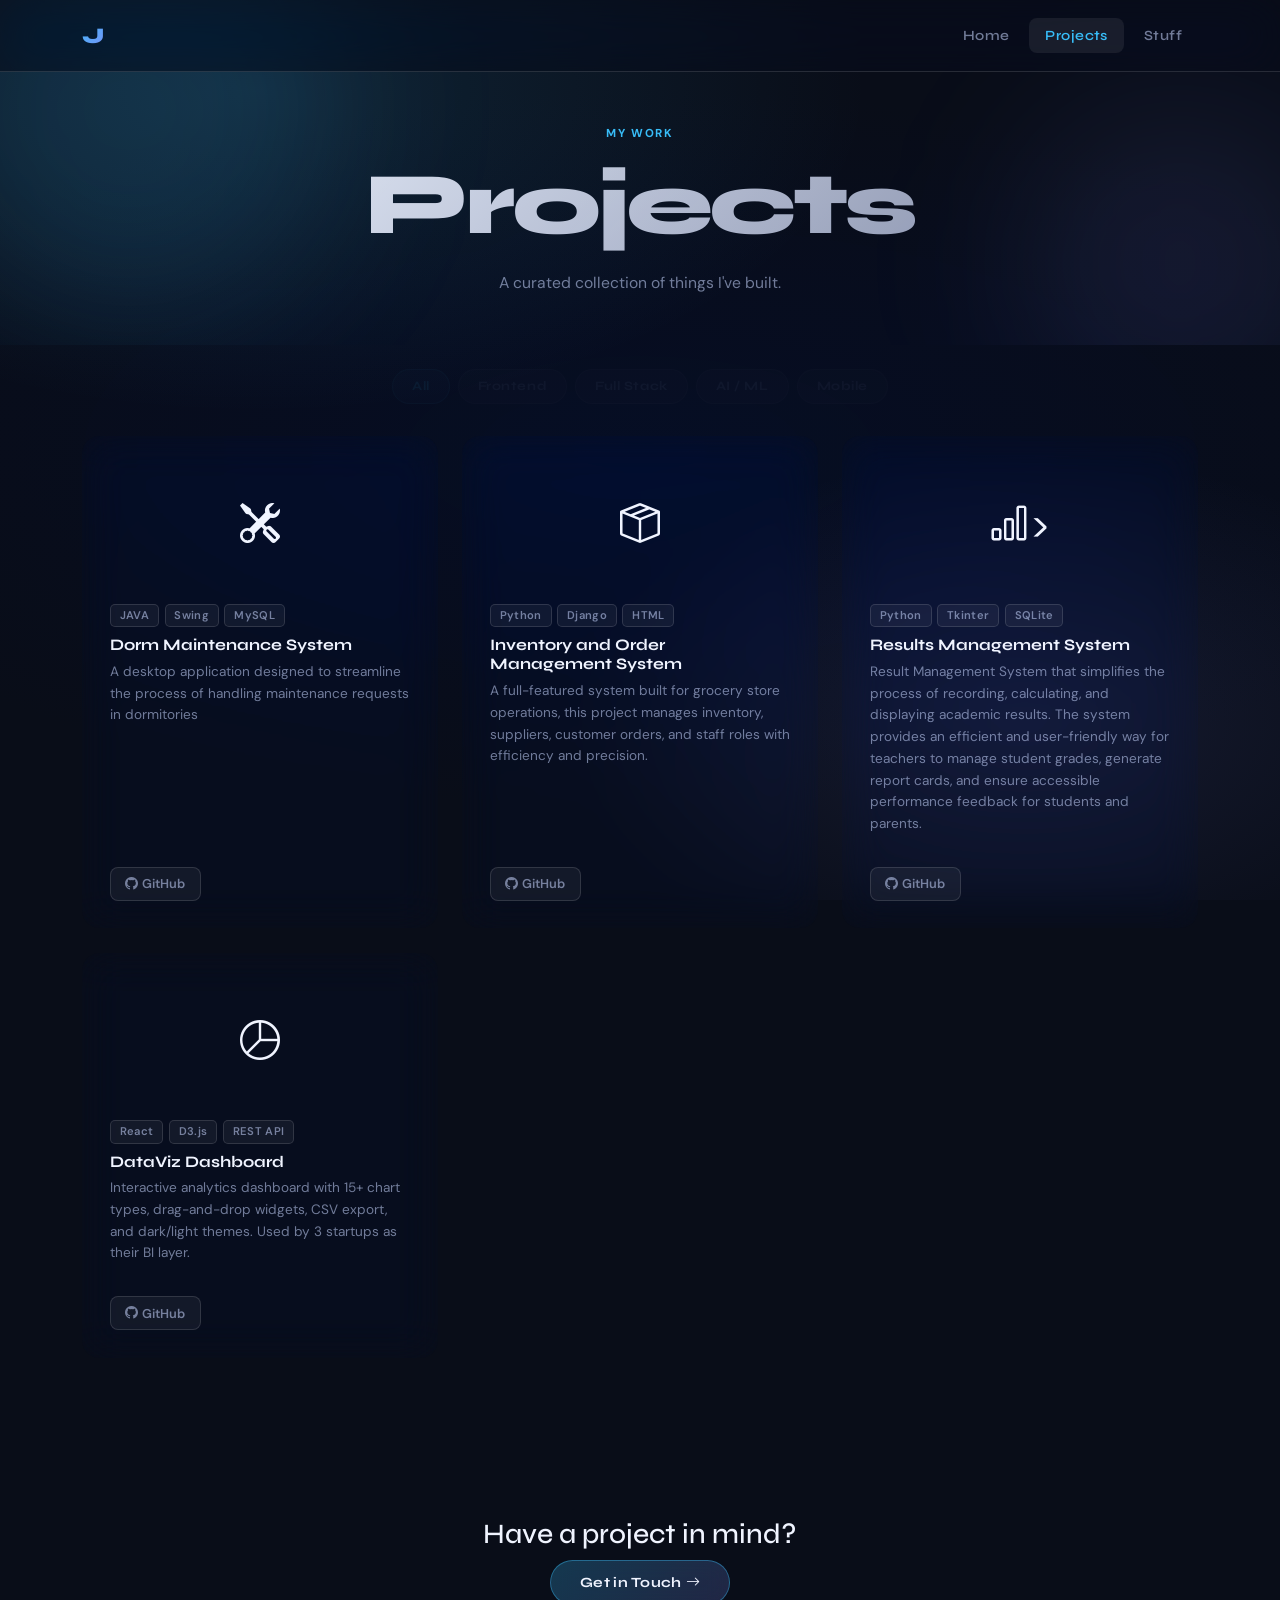
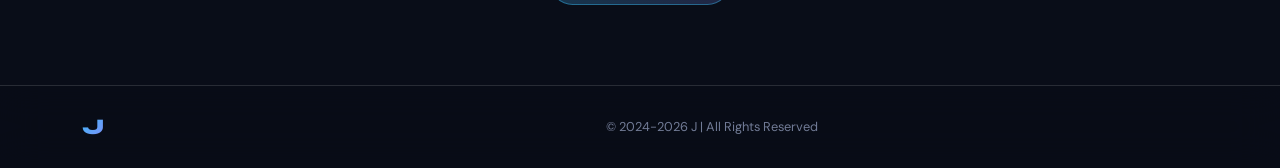
==== projects.html @ 7db44883 "Add files via upload" ====
<!DOCTYPE html>
<html lang="en">
<head>
  <meta charset="UTF-8" />
  <meta name="viewport" content="width=device-width, initial-scale=1.0" />
  <title>Projects</title>
  <link rel="stylesheet" href="https://cdn.jsdelivr.net/npm/bootstrap@5.3.2/dist/css/bootstrap.min.css" />
  <link rel="stylesheet" href="https://cdn.jsdelivr.net/npm/bootstrap-icons@1.11.3/font/bootstrap-icons.min.css" />
  <link rel="preconnect" href="https://fonts.googleapis.com" />
  <link href="https://fonts.googleapis.com/css2?family=Syne:wght@400;600;700;800&family=DM+Sans:wght@300;400;500&display=swap" rel="stylesheet" />
  <link rel="stylesheet" href="style.css" />
</head>
<body>

  <!-- NAV -->
  <nav class="navbar navbar-expand-lg glass-nav fixed-top">
    <div class="container">
      <a class="navbar-brand brand-logo" href="index.html">J</a>
      <button class="navbar-toggler glass-toggler" type="button" data-bs-toggle="collapse" data-bs-target="#navMenu">
        <i class="bi bi-grid-3x3-gap-fill text-white"></i>
      </button>
      <div class="collapse navbar-collapse" id="navMenu">
        <ul class="navbar-nav ms-auto gap-1">
          <li class="nav-item"><a class="nav-link" href="index.html">Home</a></li>
          <li class="nav-item"><a class="nav-link active" href="projects.html">Projects</a></li>
          <li class="nav-item"><a class="nav-link" href="Stuff.html">Stuff</a></li>
        </ul>
      </div>
    </div>
  </nav>

  <!-- PAGE HERO -->
  <section class="page-hero">
    <div class="floating-orb orb1"></div>
    <div class="floating-orb orb2"></div>
    <div class="container position-relative z-2 text-center">
      <span class="section-label">My Work</span>
      <h1 class="display-hero-sm">Projects</h1>
      <p class="page-hero-sub">A curated collection of things I've built.</p>
    </div>
  </section>

  <!-- FILTER -->
  <section class="filter-bar py-4">
    <div class="container">
      <div class="d-flex flex-wrap gap-2 justify-content-center">
        <button class="filter-btn active" data-filter="all">All</button>
        <button class="filter-btn" data-filter="frontend">Frontend</button>
        <button class="filter-btn" data-filter="fullstack">Full Stack</button>
        <button class="filter-btn" data-filter="ai">AI / ML</button>
        <button class="filter-btn" data-filter="mobile">Mobile</button>
      </div>
    </div>
  </section>

  <!-- PROJECTS GRID -->
  <section class="section-pad pt-2">
    <div class="container">
      <div class="row g-4" id="projectsGrid">

        <!-- Project 1 -->
        <div class="col-md-6 col-lg-4 project-item" data-cat="fullstack">
          <div class="glass-card project-card h-100">
            <div class="project-thumb thumb-blue">
              <i class="bi bi-tools"></i>
            </div>
            <div class="project-body">
              <div class="project-tags mb-2"><span>JAVA</span><span>Swing</span><span>MySQL</span></div>
              <h5>Dorm Maintenance System</h5>
              <p>A desktop application designed to streamline the process of handling maintenance requests in dormitories</p>
              <div class="project-actions">
                <a href="https://github.com/kaviigfr/Dorms_MaintenanceS" target="_blank" class="btn-ghost"><i class="bi bi-github me-1"></i>GitHub</a>
              
              </div>
            </div>
          </div>
        </div>

        <!-- Project 2 -->
        <div class="col-md-6 col-lg-4 project-item" data-cat="ai">
          <div class="glass-card project-card h-100">
            <div class="project-thumb thumb-purple">
              <i class="bi bi-box-seam"></i>
            </div>
            <div class="project-body">
              <div class="project-tags mb-2"><span>Python</span><span>Django</span><span>HTML</span></div>
              <h5>Inventory and Order Management System</h5>
              <p>A full-featured system built for grocery store operations, this project manages inventory, suppliers, customer orders, and staff roles with efficiency and precision.</p>
              <div class="project-actions">
                <a href="https://github.com/kaviigfr/project_class" target="_blank" class="btn-ghost"><i class="bi bi-github me-1"></i>GitHub</a>
                
              </div>
            </div>
          </div>
        </div>

        <!-- Project 3 -->
        <div class="col-md-6 col-lg-4 project-item" data-cat="fullstack">
          <div class="glass-card project-card h-100">
            <div class="project-thumb thumb-teal">
              <i class="bi bi-bar-chart"></i>>
            </div>
            <div class="project-body">
              <div class="project-tags mb-2"><span>Python</span><span>Tkinter</span><span>SQLite</span></div>
              <h5>Results Management System</h5>
              <p>Result Management System that simplifies the process of recording, calculating, and displaying academic results. The system provides an efficient and user-friendly way for teachers to manage student grades, generate report cards, and ensure accessible performance feedback for students and parents.</p>
              <div class="project-actions">
                <a href="https://github.com/kaviigfr/RMS" target="_blank" class="btn-ghost"><i class="bi bi-github me-1"></i>GitHub</a>
                
              </div>
            </div>
          </div>
        </div>

        <!-- Project 4 -->
        <div class="col-md-6 col-lg-4 project-item" data-cat="frontend">
          <div class="glass-card project-card h-100">
            <div class="project-thumb thumb-orange">
              <i class="bi bi-pie-chart"></i>
            </div>
            <div class="project-body">
              <div class="project-tags mb-2"><span>React</span><span>D3.js</span><span>REST API</span></div>
              <h5>DataViz Dashboard</h5>
              <p>Interactive analytics dashboard with 15+ chart types, drag-and-drop widgets, CSV export, and dark/light themes. Used by 3 startups as their BI layer.</p>
              <div class="project-actions">
                <a href="https://github.com" target="_blank" class="btn-ghost"><i class="bi bi-github me-1"></i>GitHub</a>
                
              </div>
            </div>
          </div>
        </div>

        
      </div>
    </div>
  </section>

  <!-- CTA -->
  <section class="cta-section section-pad text-center">
    <div class="container">
      
        <h3>Have a project in mind?</h3>
        <a href="mailto:kavijageethika2006@gmail.com" class="btn-glass-primary">Get in Touch <i class="bi bi-arrow-right ms-1"></i></a>
      
    </div>
  </section>

  <!-- FOOTER -->
  <footer class="glass-footer">
    <div class="container">
      <div class="row align-items-center py-4">
        <div class="col-md-4 text-center text-md-start mb-3 mb-md-0">
          <span class="brand-logo">J</span>
        </div>
        
        <div class="col-md-4 text-center text-md-end">
          <p class="footer-copy mb-0">&copy; 2024-2026 J | All Rights Reserved  </p>
        </div>
      </div>
    </div>
  </footer>

  <script src="https://cdn.jsdelivr.net/npm/bootstrap@5.3.2/dist/js/bootstrap.bundle.min.js"></script>
  <script src="main.js"></script>
</body>
</html>
---- style.css ----
/* =============================================
   ALEX MORGAN PORTFOLIO — macOS Glassmorphism
   ============================================= */

:root {
  --accent:       #38bdf8;
  --accent-2:     #818cf8;
  --accent-glow:  rgba(56, 189, 248, 0.25);
  --glass-bg:     rgba(255, 255, 255, 0.07);
  --glass-border: rgba(255, 255, 255, 0.13);
  --glass-hover:  rgba(255, 255, 255, 0.12);
  --bg-base:      #090d18;
  --text-main:    #f0f4ff;
  --text-muted:   rgba(200, 215, 255, 0.55);
  --font-display: 'Syne', sans-serif;
  --font-body:    'DM Sans', sans-serif;
  --radius:       18px;
  --radius-sm:    10px;
  --nav-h:        72px;
}

/* ── Reset & Base ── */
*, *::before, *::after { box-sizing: border-box; margin: 0; padding: 0; }

html { scroll-behavior: smooth; }

body {
  font-family: var(--font-body);
  background: var(--bg-base);
  color: var(--text-main);
  min-height: 100vh;
  overflow-x: hidden;
}

/* Animated gradient background */
body::before {
  content: '';
  position: fixed;
  inset: 0;
  background:
    radial-gradient(ellipse 80% 60% at 20% 10%, rgba(56,189,248,.13) 0%, transparent 60%),
    radial-gradient(ellipse 60% 50% at 80% 80%, rgba(129,140,248,.11) 0%, transparent 60%),
    radial-gradient(ellipse 70% 40% at 50% 50%, rgba(6,14,38,0.9) 0%, var(--bg-base) 100%);
  pointer-events: none;
  z-index: 0;
}

/* ── Typography ── */
h1,h2,h3,h4,h5,h6 { font-family: var(--font-display); }

a { text-decoration: none; color: inherit; }

/* ── Floating Orbs ── */
.floating-orb {
  position: absolute;
  border-radius: 50%;
  filter: blur(80px);
  pointer-events: none;
  animation: orbFloat 8s ease-in-out infinite;
}
.orb1 { width: 420px; height: 420px; background: rgba(56,189,248,.12); top: -100px; left: -80px; animation-delay: 0s; }
.orb2 { width: 320px; height: 320px; background: rgba(129,140,248,.10); top: 30%; right: -60px; animation-delay: -3s; }
.orb3 { width: 260px; height: 260px; background: rgba(56,189,248,.08); bottom: 10%; left: 40%; animation-delay: -5s; }

@keyframes orbFloat {
  0%,100% { transform: translateY(0) scale(1); }
  50% { transform: translateY(-30px) scale(1.05); }
}

/* ── NAV ── */
.glass-nav {
  height: var(--nav-h);
  background: rgba(9,13,24,0.6);
  backdrop-filter: blur(24px) saturate(180%);
  -webkit-backdrop-filter: blur(24px) saturate(180%);
  border-bottom: 1px solid var(--glass-border);
  transition: background .3s;
}

.brand-logo {
  font-family: var(--font-display);
  font-weight: 800;
  font-size: 1.4rem;
  background: linear-gradient(135deg, var(--accent), var(--accent-2));
  -webkit-background-clip: text;
  -webkit-text-fill-color: transparent;
  background-clip: text;
  letter-spacing: -0.02em;
}

.nav-link {
  font-family: var(--font-display);
  font-size: .88rem;
  font-weight: 600;
  letter-spacing: .03em;
  color: var(--text-muted) !important;
  padding: .45rem 1rem !important;
  border-radius: 8px;
  transition: all .2s;
}
.nav-link:hover, .nav-link.active {
  color: var(--text-main) !important;
  background: var(--glass-bg);
}
.nav-link.active { color: var(--accent) !important; }

.glass-toggler {
  border: 1px solid var(--glass-border);
  background: var(--glass-bg);
  border-radius: 8px;
  padding: .4rem .55rem;
}

/* ── Hero Section ── */
.hero-section {
  min-height: 100vh;
  position: relative;
  overflow: hidden;
}

.display-hero {
  font-family: var(--font-display);
  font-size: clamp(3.5rem, 9vw, 7rem);
  font-weight: 800;
  line-height: .95;
  letter-spacing: -.04em;
  color: var(--text-main);
}

.text-accent {
  background: linear-gradient(135deg, var(--accent), var(--accent-2));
  -webkit-background-clip: text;
  -webkit-text-fill-color: transparent;
  background-clip: text;
}

.hero-role {
  font-size: 1.15rem;
  font-weight: 400;
  color: var(--text-muted);
  margin: 1.2rem 0 .8rem;
  letter-spacing: .01em;
}

.hero-desc {
  font-size: 1rem;
  color: rgba(200,215,255,.5);
  max-width: 480px;
  line-height: 1.7;
}

/* Availability badge */
.badge-pill {
  display: inline-flex;
  align-items: center;
  gap: .55rem;
  background: rgba(56,189,248,.08);
  border: 1px solid rgba(56,189,248,.22);
  border-radius: 50px;
  padding: .35rem .9rem;
  font-size: .8rem;
  font-weight: 600;
  color: var(--accent);
  letter-spacing: .05em;
  text-transform: uppercase;
}

.dot-pulse {
  width: 8px; height: 8px;
  background: #22c55e;
  border-radius: 50%;
  display: inline-block;
  box-shadow: 0 0 0 0 rgba(34,197,94,.4);
  animation: pulse 1.8s infinite;
}
@keyframes pulse {
  0% { box-shadow: 0 0 0 0 rgba(34,197,94,.5); }
  70% { box-shadow: 0 0 0 8px rgba(34,197,94,0); }
  100% { box-shadow: 0 0 0 0 rgba(34,197,94,0); }
}

/* Social icons */
.hero-socials { display: flex; gap: .75rem; }
.social-icon {
  width: 42px; height: 42px;
  display: flex; align-items: center; justify-content: center;
  background: var(--glass-bg);
  border: 1px solid var(--glass-border);
  border-radius: 10px;
  color: var(--text-muted);
  font-size: 1.1rem;
  transition: all .25s;
  backdrop-filter: blur(12px);
}
.social-icon:hover {
  background: rgba(56,189,248,.12);
  border-color: rgba(56,189,248,.35);
  color: var(--accent);
  transform: translateY(-3px);
}

/* Avatar */
.avatar-wrapper {
  position: relative;
  width: 320px;
  height: 320px;
}
.avatar-ring {
  position: absolute;
  inset: -12px;
  border-radius: 50%;
  background: conic-gradient(from 0deg, var(--accent), var(--accent-2), var(--accent));
  opacity: .35;
  animation: spinRing 8s linear infinite;
}
@keyframes spinRing { to { transform: rotate(360deg); } }

.avatar-img {
  width: 250px;
  height: 250px;
  border-radius: 50%;
  overflow: hidden; /* 🔥 key part */
  display: flex;
  justify-content: center;
  align-items: center;
}

.avatar-img img {
  width: 100%;
  height: 100%;
  object-fit: cover; /* 🔥 makes it fill nicely */
}

.floating-card {
  position: absolute;
  display: flex;
  align-items: center;
  gap: .55rem;
  background: rgba(15,22,45,0.75);
  backdrop-filter: blur(20px);
  border: 1px solid var(--glass-border);
  border-radius: 12px;
  padding: .55rem 1rem;
  font-size: .82rem;
  font-weight: 600;
  color: var(--text-main);
  z-index: 2;
  animation: floatCard 4s ease-in-out infinite;
  white-space: nowrap;
}
.card-top { top: 12%; right: -20px; animation-delay: 0s; }
.card-bottom { bottom: 12%; left: -20px; animation-delay: -2s; }

.floating-card i { font-size: 1.1rem; }

@keyframes floatCard {
  0%,100% { transform: translateY(0); }
  50% { transform: translateY(-8px); }
}

/* ── Glass Card ── */
.glass-card {
  background: var(--glass-bg);
  border: 1px solid var(--glass-border);
  border-radius: var(--radius);
  backdrop-filter: blur(20px) saturate(150%);
  -webkit-backdrop-filter: blur(20px) saturate(150%);
  padding: 1.8rem;
  transition: all .3s ease;
  position: relative;
  overflow: hidden;
}
.glass-card::before {
  content: '';
  position: absolute;
  inset: 0;
  background: linear-gradient(135deg, rgba(255,255,255,.04) 0%, transparent 60%);
  pointer-events: none;
}
.glass-card:hover {
  background: var(--glass-hover);
  border-color: rgba(56,189,248,.25);
  transform: translateY(-4px);
  box-shadow: 0 24px 60px rgba(0,0,0,.3), 0 0 0 1px rgba(56,189,248,.1), 0 0 40px rgba(56,189,248,.06);
}

/* ── Skill Cards ── */
.skill-icon {
  width: 52px; height: 52px;
  background: rgba(56,189,248,.1);
  border: 1px solid rgba(56,189,248,.2);
  border-radius: 14px;
  display: flex; align-items: center; justify-content: center;
  font-size: 1.4rem;
  color: var(--accent);
  margin-bottom: 1rem;
}
.skill-card h5 {
  font-size: 1.05rem;
  font-weight: 700;
  margin-bottom: .5rem;
}
.skill-card p {
  font-size: .88rem;
  color: var(--text-muted);
  line-height: 1.6;
  margin-bottom: 1rem;
}
.skill-tags { display: flex; flex-wrap: wrap; gap: .4rem; }
.skill-tags span {
  background: rgba(56,189,248,.08);
  border: 1px solid rgba(56,189,248,.18);
  border-radius: 6px;
  padding: .2rem .65rem;
  font-size: .72rem;
  font-weight: 600;
  color: var(--accent);
  letter-spacing: .03em;
}

/* ── Stats ── */
.stats-section { border-top: 1px solid var(--glass-border); border-bottom: 1px solid var(--glass-border); }
.stat-item { padding: 1rem; }
.stat-num {
  font-family: var(--font-display);
  font-size: clamp(2.5rem, 5vw, 3.5rem);
  font-weight: 800;
  background: linear-gradient(135deg, var(--accent), var(--accent-2));
  -webkit-background-clip: text;
  -webkit-text-fill-color: transparent;
  background-clip: text;
  line-height: 1;
}
.stat-num::after { content: '+'; font-size: 60%; }
.stat-label {
  font-size: .82rem;
  color: var(--text-muted);
  font-weight: 500;
  margin-top: .35rem;
  letter-spacing: .04em;
  text-transform: uppercase;
}

/* ── Project Cards ── */

 /* PROJECTS */
  .projects-grid {
    display: grid;
    grid-template-columns: repeat(auto-fit, minmax(260px, 1fr));
    gap: 1.5rem;
  }

  .project-card {
    background: var(--bg2);
    border: 1px solid var(--border);
    padding: 1.75rem;
    position: relative;
    overflow: hidden;
    transition: all 0.3s;
    cursor: pointer;
  }

  .project-card::before {
    content: '';
    position: absolute;
    top: 0; left: 0; right: 0;
    height: 2px;
    background: linear-gradient(90deg, var(--accent), var(--accent2));
    opacity: 0;
    transition: opacity 0.3s;
  }

  .project-card:hover {
    border-color: rgba(0,245,196,0.4);
    transform: translateY(-4px);
    background: var(--bg3);
  }

  .project-card:hover::before { opacity: 1; }

  .project-num {
    font-size: 0.6rem;
    letter-spacing: 0.2em;
    color: var(--accent);
    opacity: 0.5;
    margin-bottom: 1rem;
  }

  .project-title {
    font-family: var(--font-display);
    font-size: 1.1rem;
    font-weight: 700;
    margin-bottom: 0.75rem;
    color: var(--text);
  }

  .project-desc {
    font-size: 0.75rem;
    color: var(--muted);
    line-height: 1.7;
    margin-bottom: 1.25rem;
  }

  .project-tags {
    display: flex;
    flex-wrap: wrap;
    gap: 0.4rem;
  }

  .project-tag {
    font-size: 0.6rem;
    letter-spacing: 0.1em;
    padding: 0.2rem 0.6rem;
    background: rgba(0,245,196,0.08);
    border: 1px solid rgba(0,245,196,0.2);
    color: var(--accent);
    text-transform: uppercase;
  }

  .project-arrow {
    position: absolute;
    bottom: 1.5rem;
    right: 1.5rem;
    font-size: 1rem;
    color: var(--accent);
    opacity: 0;
    transform: translate(-4px, 4px);
    transition: all 0.3s;
  }

  .project-card:hover .project-arrow {
    opacity: 1;
    transform: translate(0, 0);
  }

.project-card { display: flex; flex-direction: column; }
.project-thumb {
  height: 120px;
  border-radius: calc(var(--radius) - 6px);
  display: flex; align-items: center; justify-content: center;
  font-size: 2.5rem;
  margin-bottom: 1.2rem;
  flex-shrink: 0;
}

.project-body { display: flex; flex-direction: column; flex: 1; }
.project-body h5 { font-size: 1rem; font-weight: 700; margin-bottom: .4rem; }
.project-body p { font-size: .85rem; color: var(--text-muted); line-height: 1.6; flex: 1; }
.project-tags { display: flex; flex-wrap: wrap; gap: .35rem; }
.project-tags span {
  background: rgba(255,255,255,.05);
  border: 1px solid var(--glass-border);
  border-radius: 5px;
  padding: .15rem .55rem;
  font-size: .7rem;
  font-weight: 600;
  color: var(--text-muted);
  letter-spacing: .03em;
}

.project-actions {
  display: flex;
  gap: .65rem;
  margin-top: 1rem;
  flex-wrap: wrap;
}

/* ── Buttons ── */
.btn-glass-primary {
  display: inline-flex; align-items: center;
  background: linear-gradient(135deg, rgba(56,189,248,.25), rgba(129,140,248,.2));
  border: 1px solid rgba(56,189,248,.4);
  color: var(--text-main);
  border-radius: 50px;
  padding: .7rem 1.8rem;
  font-family: var(--font-display);
  font-size: .88rem;
  font-weight: 700;
  letter-spacing: .03em;
  cursor: pointer;
  transition: all .25s;
  backdrop-filter: blur(12px);
  text-decoration: none;
}
.btn-glass-primary:hover {
  background: linear-gradient(135deg, rgba(56,189,248,.38), rgba(129,140,248,.32));
  box-shadow: 0 0 30px rgba(56,189,248,.25);
  color: #fff;
  transform: translateY(-2px);
}

.btn-glass-outline {
  display: inline-flex; align-items: center;
  background: transparent;
  border: 1px solid var(--glass-border);
  color: var(--text-muted);
  border-radius: 50px;
  padding: .7rem 1.8rem;
  font-family: var(--font-display);
  font-size: .88rem;
  font-weight: 700;
  letter-spacing: .03em;
  cursor: pointer;
  transition: all .25s;
  text-decoration: none;
}
.btn-glass-outline:hover {
  border-color: rgba(56,189,248,.4);
  color: var(--accent);
  background: rgba(56,189,248,.05);
}

.btn-ghost {
  display: inline-flex; align-items: center;
  background: rgba(255,255,255,.05);
  border: 1px solid var(--glass-border);
  border-radius: 8px;
  padding: .4rem .9rem;
  font-size: .8rem;
  font-weight: 600;
  color: var(--text-muted);
  transition: all .2s;
  cursor: pointer;
  text-decoration: none;
}
.btn-ghost:hover {
  background: rgba(56,189,248,.1);
  border-color: rgba(56,189,248,.3);
  color: var(--accent);
}

.btn-glass-xs {
  display: inline-flex; align-items: center;
  background: rgba(56,189,248,.1);
  border: 1px solid rgba(56,189,248,.25);
  border-radius: 8px;
  padding: .4rem .9rem;
  font-size: .8rem;
  font-weight: 600;
  color: var(--accent);
  transition: all .2s;
  text-decoration: none;
}
.btn-glass-xs:hover { background: rgba(56,189,248,.2); }

/* ── Section helpers ── */
.section-pad { padding: 80px 0; position: relative; }
.section-label {
  display: inline-block;
  font-size: .72rem;
  font-weight: 700;
  letter-spacing: .14em;
  text-transform: uppercase;
  color: var(--accent);
  margin-bottom: .6rem;
}
.section-title {
  font-family: var(--font-display);
  font-size: clamp(1.8rem, 4vw, 2.8rem);
  font-weight: 800;
  letter-spacing: -.03em;
  line-height: 1.1;
  color: var(--text-main);
}

/* ── Page Hero ── */
.page-hero {
  min-height: 38vh;
  display: flex;
  align-items: center;
  justify-content: center;
  padding-top: calc(var(--nav-h) + 3rem);
  padding-bottom: 3rem;
  position: relative;
  overflow: hidden;
}
.display-hero-sm {
  font-family: var(--font-display);
  font-size: clamp(2.8rem, 7vw, 5.5rem);
  font-weight: 800;
  letter-spacing: -.04em;
  background: linear-gradient(135deg, var(--text-main), rgba(200,215,255,.6));
  -webkit-background-clip: text;
  -webkit-text-fill-color: transparent;
  background-clip: text;
}
.page-hero-sub {
  max-width: 520px;
  margin: .8rem auto 0;
  color: var(--text-muted);
  font-size: .98rem;
  line-height: 1.7;
}

/* ── Filter Bar ── */
.filter-bar { background: transparent; }
.filter-btn {
  background: var(--glass-bg);
  border: 1px solid var(--glass-border);
  border-radius: 50px;
  padding: .45rem 1.2rem;
  font-family: var(--font-display);
  font-size: .8rem;
  font-weight: 700;
  letter-spacing: .04em;
  color: var(--text-muted);
  cursor: pointer;
  transition: all .2s;
}
.filter-btn:hover {
  border-color: rgba(56,189,248,.3);
  color: var(--accent);
}
.filter-btn.active {
  background: rgba(56,189,248,.15);
  border-color: rgba(56,189,248,.4);
  color: var(--accent);
}

.project-item { transition: opacity .35s, transform .35s; }
.project-item.hidden { opacity: 0; pointer-events: none; transform: scale(.95); display: none !important; }

/* ── CTA Card ── */
.cta-card {
  text-align: center;
  padding: 3.5rem 2rem;
  background: linear-gradient(135deg, rgba(56,189,248,.06), rgba(129,140,248,.06));
}
.cta-card h3 {
  font-size: 1.8rem;
  font-weight: 800;
  margin-bottom: .5rem;
}
.cta-card p {
  color: var(--text-muted);
  margin-bottom: 1.5rem;
}

/* ── Contact ── */
.contact-info-card {
  display: flex;
  align-items: center;
  gap: 1rem;
  padding: 1.2rem 1.5rem;
}
.contact-icon-wrap {
  width: 44px; height: 44px;
  flex-shrink: 0;
  background: rgba(56,189,248,.1);
  border: 1px solid rgba(56,189,248,.2);
  border-radius: 12px;
  display: flex; align-items: center; justify-content: center;
  font-size: 1.1rem;
  color: var(--accent);
}
.contact-info-label { font-size: .72rem; text-transform: uppercase; letter-spacing: .08em; color: var(--text-muted); font-weight: 600; }
.contact-info-val { font-size: .92rem; font-weight: 500; color: var(--text-main); }
a.contact-info-val:hover { color: var(--accent); }

.social-icon-lg {
  display: flex;
  align-items: center;
  gap: .45rem;
  background: var(--glass-bg);
  border: 1px solid var(--glass-border);
  border-radius: 10px;
  padding: .5rem 1rem;
  font-size: .82rem;
  font-weight: 600;
  color: var(--text-muted);
  transition: all .2s;
}
.social-icon-lg:hover {
  background: rgba(56,189,248,.1);
  border-color: rgba(56,189,248,.3);
  color: var(--accent);
  transform: translateY(-2px);
}

.contact-form-card { padding: 2.2rem; }
.form-label-custom {
  display: block;
  font-size: .78rem;
  font-weight: 700;
  letter-spacing: .06em;
  text-transform: uppercase;
  color: var(--text-muted);
  margin-bottom: .45rem;
}
.input-glass {
  width: 100%;
  background: rgba(255,255,255,.05);
  border: 1px solid var(--glass-border);
  border-radius: var(--radius-sm);
  color: var(--text-main);
  font-family: var(--font-body);
  font-size: .92rem;
  padding: .7rem 1rem;
  outline: none;
  transition: border .2s, box-shadow .2s;
  resize: none;
}
.input-glass::placeholder { color: rgba(200,215,255,.25); }
.input-glass:focus {
  border-color: rgba(56,189,248,.45);
  box-shadow: 0 0 0 3px rgba(56,189,248,.1);
  background: rgba(255,255,255,.07);
}

.field-error { font-size: .75rem; color: #f87171; margin-top: .3rem; display: block; min-height: 1rem; }

.char-count { text-align: right; font-size: .72rem; color: var(--text-muted); margin-top: .3rem; }

.subj-btn {
  background: var(--glass-bg);
  border: 1px solid var(--glass-border);
  border-radius: 50px;
  padding: .3rem .85rem;
  font-size: .78rem;
  font-weight: 600;
  color: var(--text-muted);
  cursor: pointer;
  transition: all .2s;
}
.subj-btn.active { background: rgba(56,189,248,.12); border-color: rgba(56,189,248,.35); color: var(--accent); }
.subj-btn:hover { color: var(--accent); }

.success-alert {
  background: rgba(34,197,94,.1);
  border: 1px solid rgba(34,197,94,.3);
  border-radius: var(--radius-sm);
  padding: 1rem 1.2rem;
  color: #4ade80;
  font-weight: 600;
  font-size: .9rem;
  margin-bottom: 1.2rem;
}

.text-muted-light { color: var(--text-muted); font-size: .9rem; }

/* Availability */
.availability-card { padding: 1.6rem; }
.avail-dot-wrap { display: flex; align-items: center; justify-content: center; gap: .75rem; }
.avail-dot {
  width: 10px; height: 10px;
  background: #22c55e;
  border-radius: 50%;
  display: inline-block;
  animation: pulse 1.8s infinite;
}
.avail-text { font-weight: 700; font-size: 1rem; }

/* ── Footer ── */
.glass-footer {
  border-top: 1px solid var(--glass-border);
  background: rgba(9,13,24,.7);
  backdrop-filter: blur(20px);
}
.footer-links { display: flex; justify-content: center; gap: 1.5rem; }
.footer-links a { font-size: .85rem; color: var(--text-muted); font-weight: 500; transition: color .2s; }
.footer-links a:hover { color: var(--accent); }
.footer-copy { font-size: .8rem; color: var(--text-muted); }

/* ── Animations ── */
.animate-fade-up {
  opacity: 0;
  transform: translateY(30px);
  animation: fadeUp .7s ease forwards;
}
.animate-fade-left {
  opacity: 0;
  transform: translateX(30px);
  animation: fadeLeft .8s ease .4s forwards;
}
.delay-1 { animation-delay: .1s; }
.delay-2 { animation-delay: .25s; }
.delay-3 { animation-delay: .4s; }
.delay-4 { animation-delay: .55s; }
.delay-5 { animation-delay: .7s; }

@keyframes fadeUp {
  to { opacity: 1; transform: translateY(0); }
}
@keyframes fadeLeft {
  to { opacity: 1; transform: translateX(0); }
}

/* Scroll reveal */
.reveal {
  opacity: 0;
  transform: translateY(28px);
  transition: opacity .65s ease, transform .65s ease;
}
.reveal.visible {
  opacity: 1;
  transform: translateY(0);
}

/* ── Responsive ── */
@media (max-width: 991px) {
  .navbar-collapse {
    background: rgba(9,13,24,.92);
    backdrop-filter: blur(24px);
    border: 1px solid var(--glass-border);
    border-radius: var(--radius);
    padding: 1rem;
    margin-top: .5rem;
  }
  .avatar-wrapper { width: 240px; height: 240px; }
  .card-top { right: -10px; }
  .card-bottom { left: -10px; }
}

@media (max-width: 767px) {
  .section-pad { padding: 56px 0; }
  .hero-section { padding-top: calc(var(--nav-h) + 1rem); }
  .hero-text { text-align: center; }
  .hero-desc { margin: 0 auto; }
  .hero-socials { justify-content: center; }
  .d-flex.flex-wrap.gap-3.mt-4 { justify-content: center; }
  .avatar-wrapper { width: 200px; height: 200px; }
  .floating-card { display: none; }
  .stat-num { font-size: 2.2rem; }
  .section-header.d-flex { flex-direction: column; gap: .5rem !important; }
  .contact-form-card { padding: 1.4rem; }
}

@media (max-width: 480px) {
  .display-hero { font-size: 3rem; }
  .btn-glass-primary, .btn-glass-outline { padding: .6rem 1.3rem; font-size: .82rem; }
  .glass-card { padding: 1.3rem; }
}
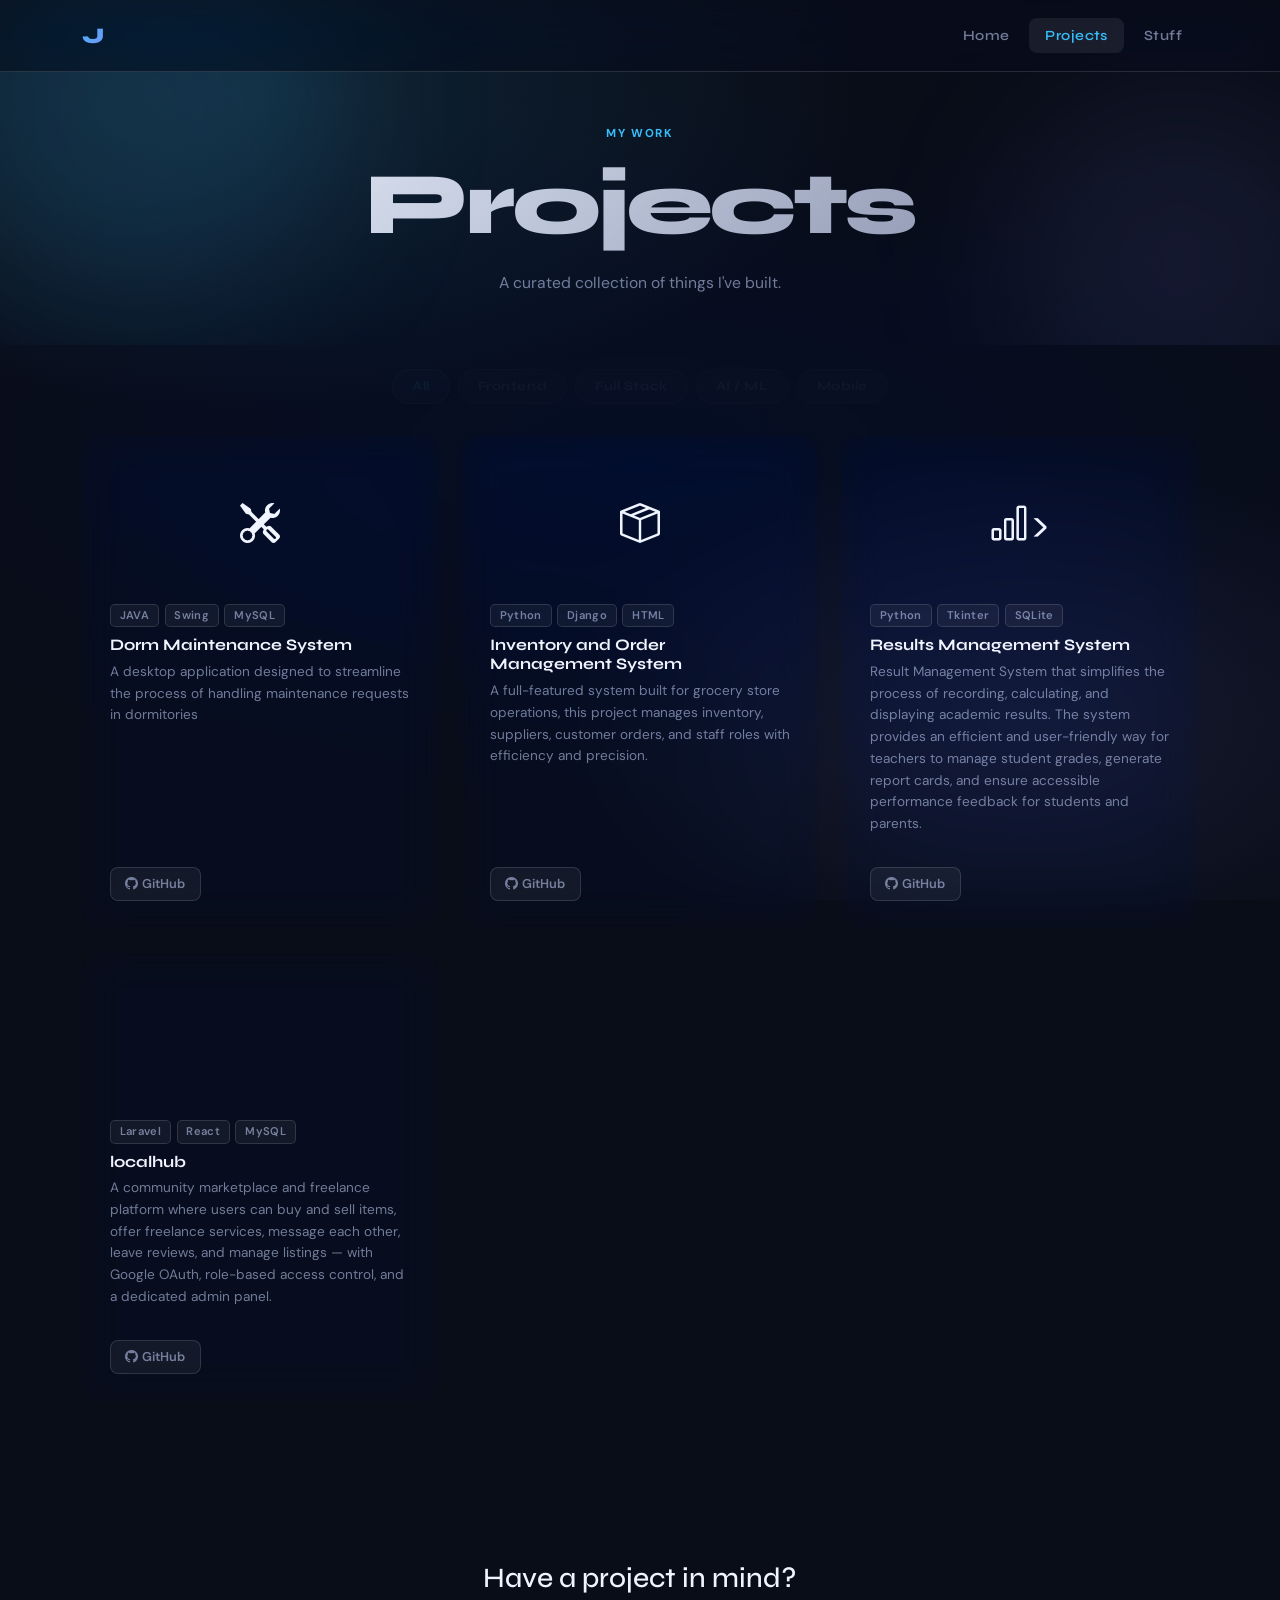
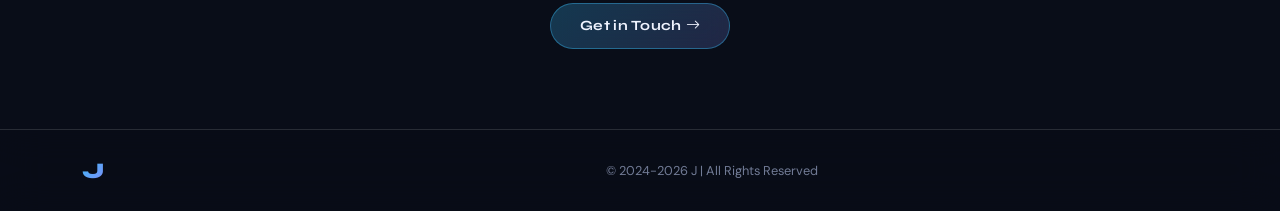
==== commit 225f598f: "Update projects.html" ====
--- a/projects.html
+++ b/projects.html
@@ -113,17 +113,17 @@
         </div>
 
         <!-- Project 4 -->
-        <div class="col-md-6 col-lg-4 project-item" data-cat="frontend">
+        <div class="col-md-6 col-lg-4 project-item" data-cat="fullstack">
           <div class="glass-card project-card h-100">
             <div class="project-thumb thumb-orange">
-              <i class="bi bi-pie-chart"></i>
+              <i class=""bi bi-shop"></i>
             </div>
             <div class="project-body">
-              <div class="project-tags mb-2"><span>React</span><span>D3.js</span><span>REST API</span></div>
-              <h5>DataViz Dashboard</h5>
-              <p>Interactive analytics dashboard with 15+ chart types, drag-and-drop widgets, CSV export, and dark/light themes. Used by 3 startups as their BI layer.</p>
+              <div class="project-tags mb-2"><span>Laravel</span><span>React</span><span>MySQL</span></div>
+              <h5>localhub</h5>
+              <p>A community marketplace and freelance platform where users can buy and sell items, offer freelance services, message each other, leave reviews, and manage listings — with Google OAuth, role-based access control, and a dedicated admin panel.</p>
               <div class="project-actions">
-                <a href="https://github.com" target="_blank" class="btn-ghost"><i class="bi bi-github me-1"></i>GitHub</a>
+                <a href="https://github.com/kaviigfr/localhub" target="_blank" class="btn-ghost"><i class="bi bi-github me-1"></i>GitHub</a>
                 
               </div>
             </div>
@@ -163,4 +163,4 @@
   <script src="https://cdn.jsdelivr.net/npm/bootstrap@5.3.2/dist/js/bootstrap.bundle.min.js"></script>
   <script src="main.js"></script>
 </body>
-</html>+</html>
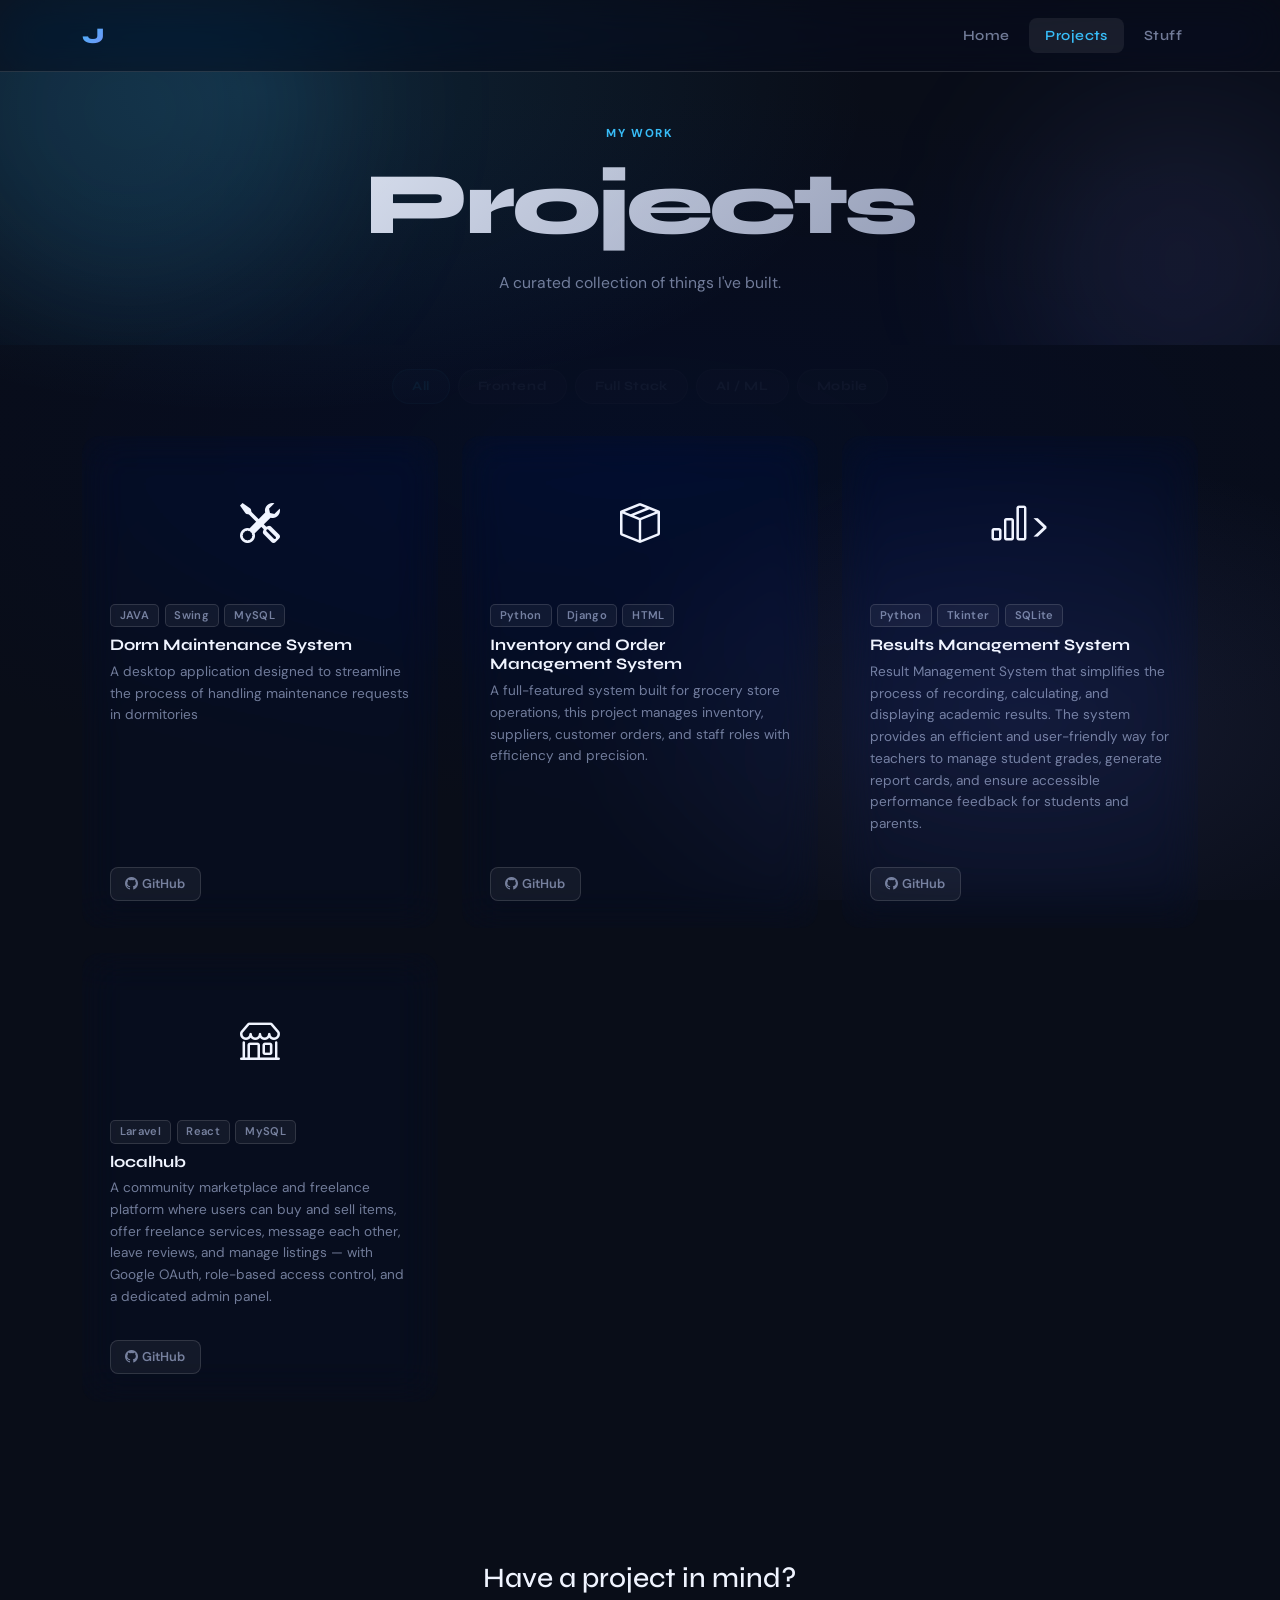
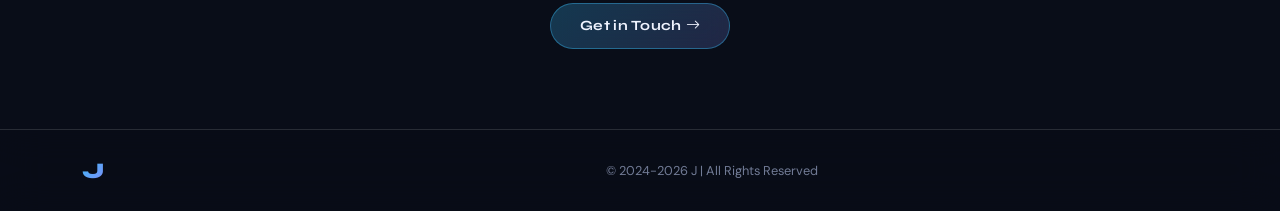
==== commit 5d7559f6: "Update projects.html" ====
--- a/projects.html
+++ b/projects.html
@@ -116,7 +116,7 @@
         <div class="col-md-6 col-lg-4 project-item" data-cat="fullstack">
           <div class="glass-card project-card h-100">
             <div class="project-thumb thumb-orange">
-              <i class=""bi bi-shop"></i>
+              <i class="bi bi-shop"></i>
             </div>
             <div class="project-body">
               <div class="project-tags mb-2"><span>Laravel</span><span>React</span><span>MySQL</span></div>
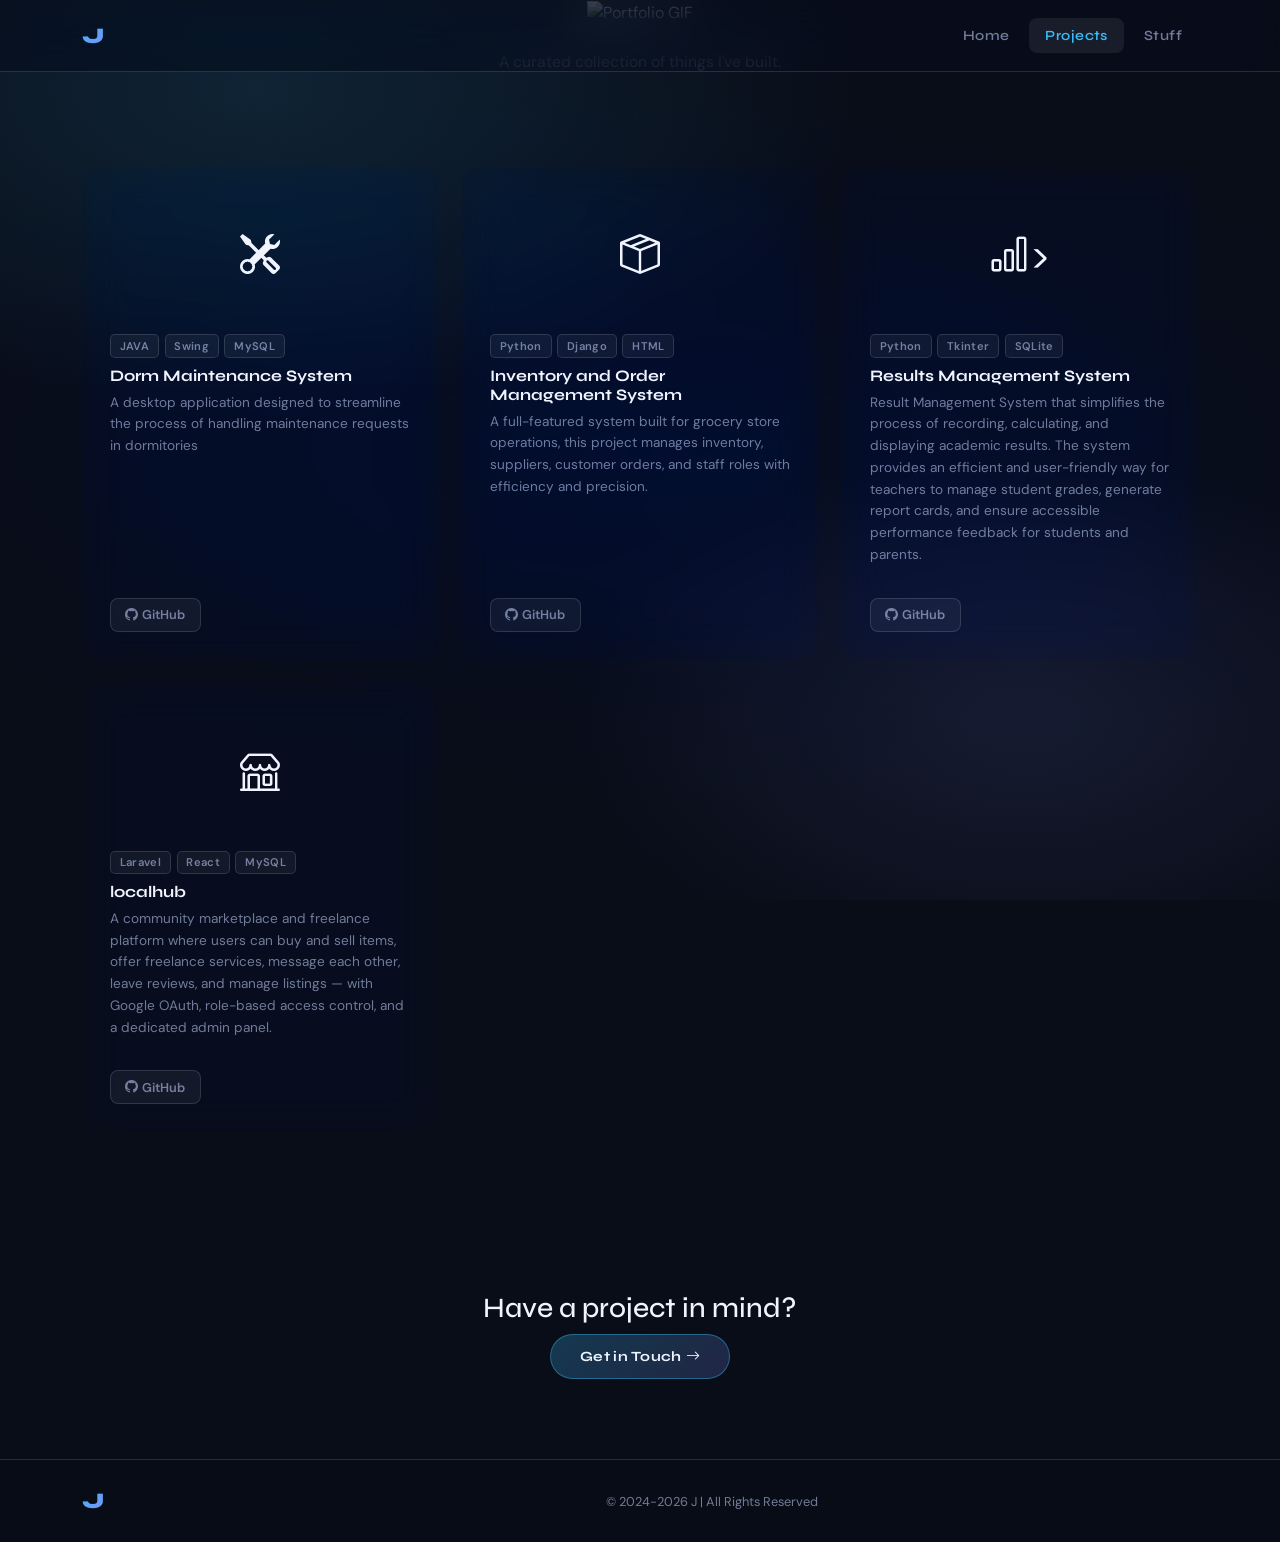
==== commit be355f6d: "Update projects.html" ====
--- a/projects.html
+++ b/projects.html
@@ -30,15 +30,15 @@
   </nav>
 
   <!-- PAGE HERO -->
-  <section class="page-hero">
-    <div class="floating-orb orb1"></div>
-    <div class="floating-orb orb2"></div>
-    <div class="container position-relative z-2 text-center">
-      <span class="section-label">My Work</span>
-      <h1 class="display-hero-sm">Projects</h1>
-      <p class="page-hero-sub">A curated collection of things I've built.</p>
+  <div class="container position-relative z-2 text-center gif-container">
+    <div class="gif-circle">
+        <img src="images/yourgif.gif" alt="Portfolio GIF">
     </div>
-  </section>
+
+    <p class="page-hero-sub mt-4">
+        A curated collection of things I've built.
+    </p>
+</div>
 
   <!-- FILTER -->
   <section class="filter-bar py-4">
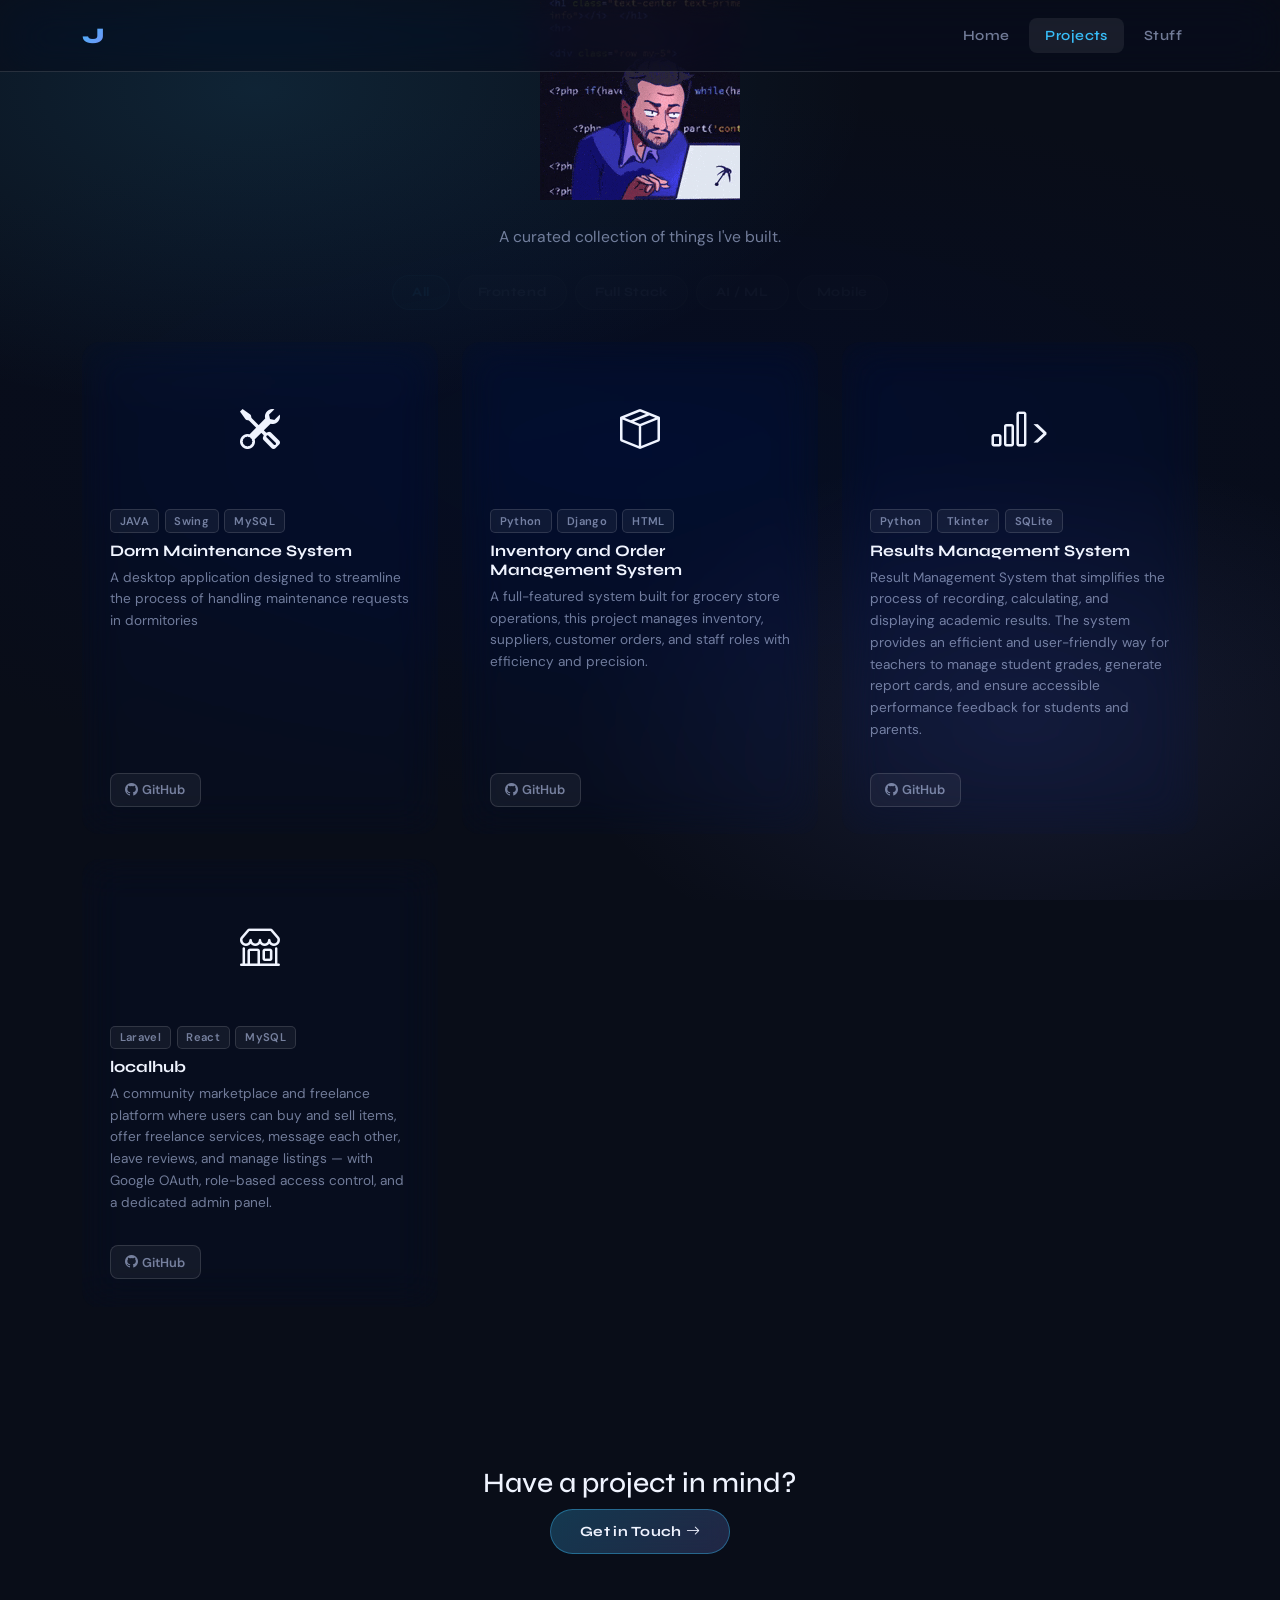
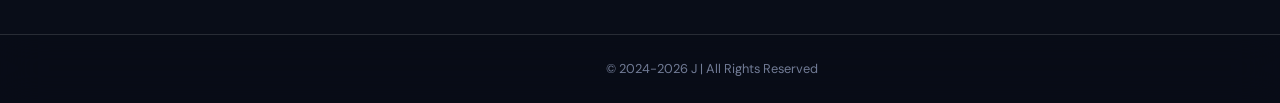
==== commit c04d2131: "Update projects.html" ====
--- a/projects.html
+++ b/projects.html
@@ -32,7 +32,7 @@
   <!-- PAGE HERO -->
   <div class="container position-relative z-2 text-center gif-container">
     <div class="gif-circle">
-        <img src="images/yourgif.gif" alt="Portfolio GIF">
+        <img src="mydp.gif" alt="Portfolio GIF">
     </div>
 
     <p class="page-hero-sub mt-4">
@@ -150,7 +150,7 @@
     <div class="container">
       <div class="row align-items-center py-4">
         <div class="col-md-4 text-center text-md-start mb-3 mb-md-0">
-          <span class="brand-logo">J</span>
+          
         </div>
         
         <div class="col-md-4 text-center text-md-end">
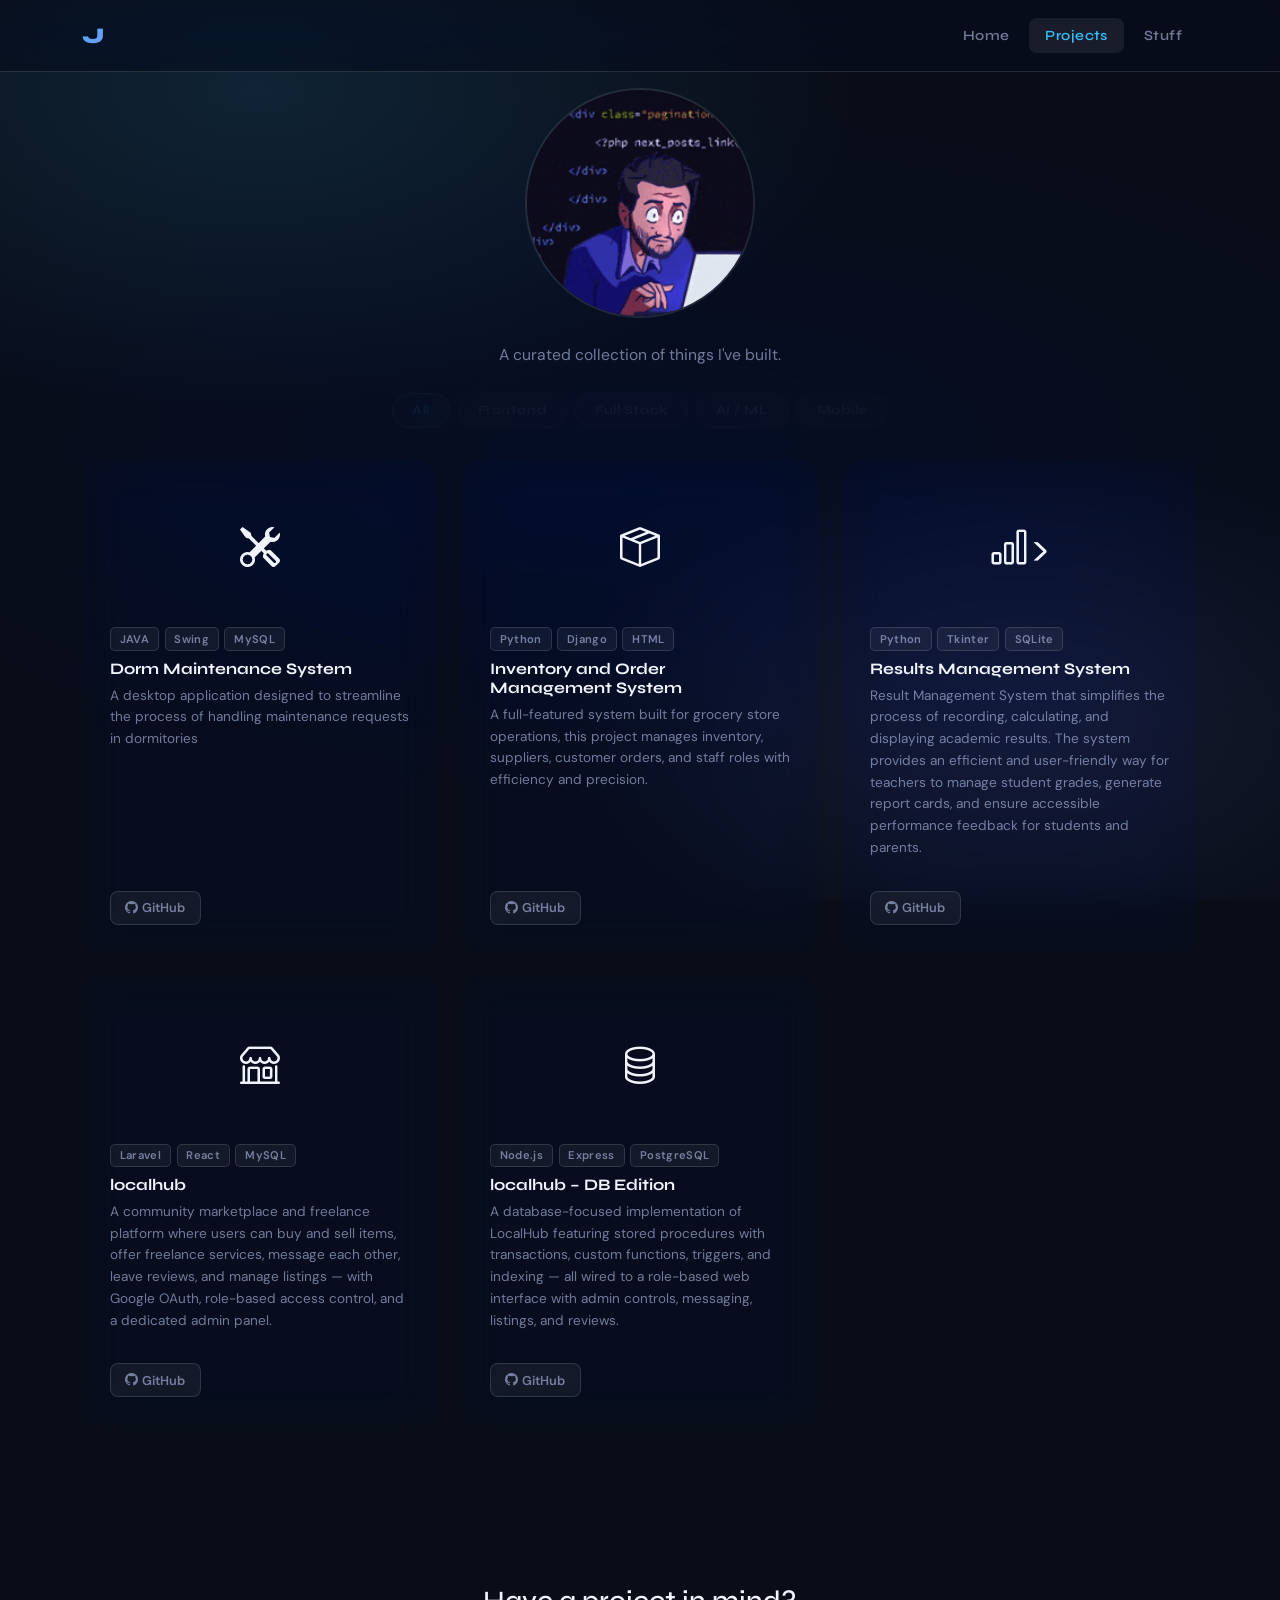
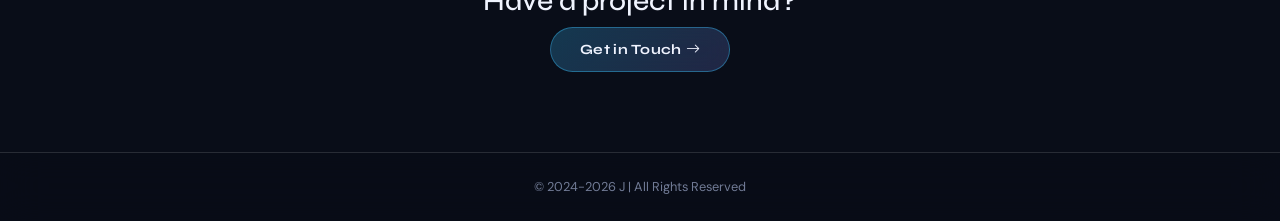
==== commit 3672e883: "Update projects.html" ====
--- a/projects.html
+++ b/projects.html
@@ -130,6 +130,23 @@
           </div>
         </div>
 
+
+        <!-- Project 5 -->
+        <div class="col-md-6 col-lg-4 project-item" data-cat="fullstack">
+          <div class="glass-card project-card h-100">
+            <div class="project-thumb thumb-orange">
+              <i class="bi bi-database"></i>
+            </div>
+            <div class="project-body">
+              <div class="project-tags mb-2"><span>Node.js</span><span>Express</span><span>PostgreSQL</span></div>
+              <h5>localhub – DB Edition</h5>
+              <p>A database-focused implementation of LocalHub featuring stored procedures with transactions, custom functions, triggers, and indexing — all wired to a role-based web interface with admin controls, messaging, listings, and reviews.</p>
+              <div class="project-actions">
+                <a href="https://github.com/kaviigfr/localhub-db" target="_blank" class="btn-ghost"><i class="bi bi-github me-1"></i>GitHub</a>
+              </div>
+            </div>
+          </div>
+        </div>
         
       </div>
     </div>
--- a/style.css
+++ b/style.css
@@ -574,15 +574,27 @@
   position: relative;
   overflow: hidden;
 }
-.display-hero-sm {
-  font-family: var(--font-display);
-  font-size: clamp(2.8rem, 7vw, 5.5rem);
-  font-weight: 800;
-  letter-spacing: -.04em;
-  background: linear-gradient(135deg, var(--text-main), rgba(200,215,255,.6));
-  -webkit-background-clip: text;
-  -webkit-text-fill-color: transparent;
-  background-clip: text;
+.gif-container {
+  text-align: center;
+  margin-top: 5.5rem;
+  position: relative;
+  z-index: 10;
+}
+
+.gif-circle {
+  width: 230px;
+  height: 230px;
+  border-radius: 50%;
+  overflow: hidden;
+  margin: 0 auto;
+  border: 2px solid rgba(255,255,255,.1);
+}
+
+.gif-circle img {
+  width: 100%;
+  height: 100%;
+  object-fit: cover;
+  display: block;
 }
 .page-hero-sub {
   max-width: 520px;
@@ -759,7 +771,7 @@
 .footer-links { display: flex; justify-content: center; gap: 1.5rem; }
 .footer-links a { font-size: .85rem; color: var(--text-muted); font-weight: 500; transition: color .2s; }
 .footer-links a:hover { color: var(--accent); }
-.footer-copy { font-size: .8rem; color: var(--text-muted); }
+.footer-copy { font-size: .8rem; color: var(--text-muted); text-align: center; }
 
 /* ── Animations ── */
 .animate-fade-up {
@@ -829,4 +841,4 @@
   .display-hero { font-size: 3rem; }
   .btn-glass-primary, .btn-glass-outline { padding: .6rem 1.3rem; font-size: .82rem; }
   .glass-card { padding: 1.3rem; }
-}+}
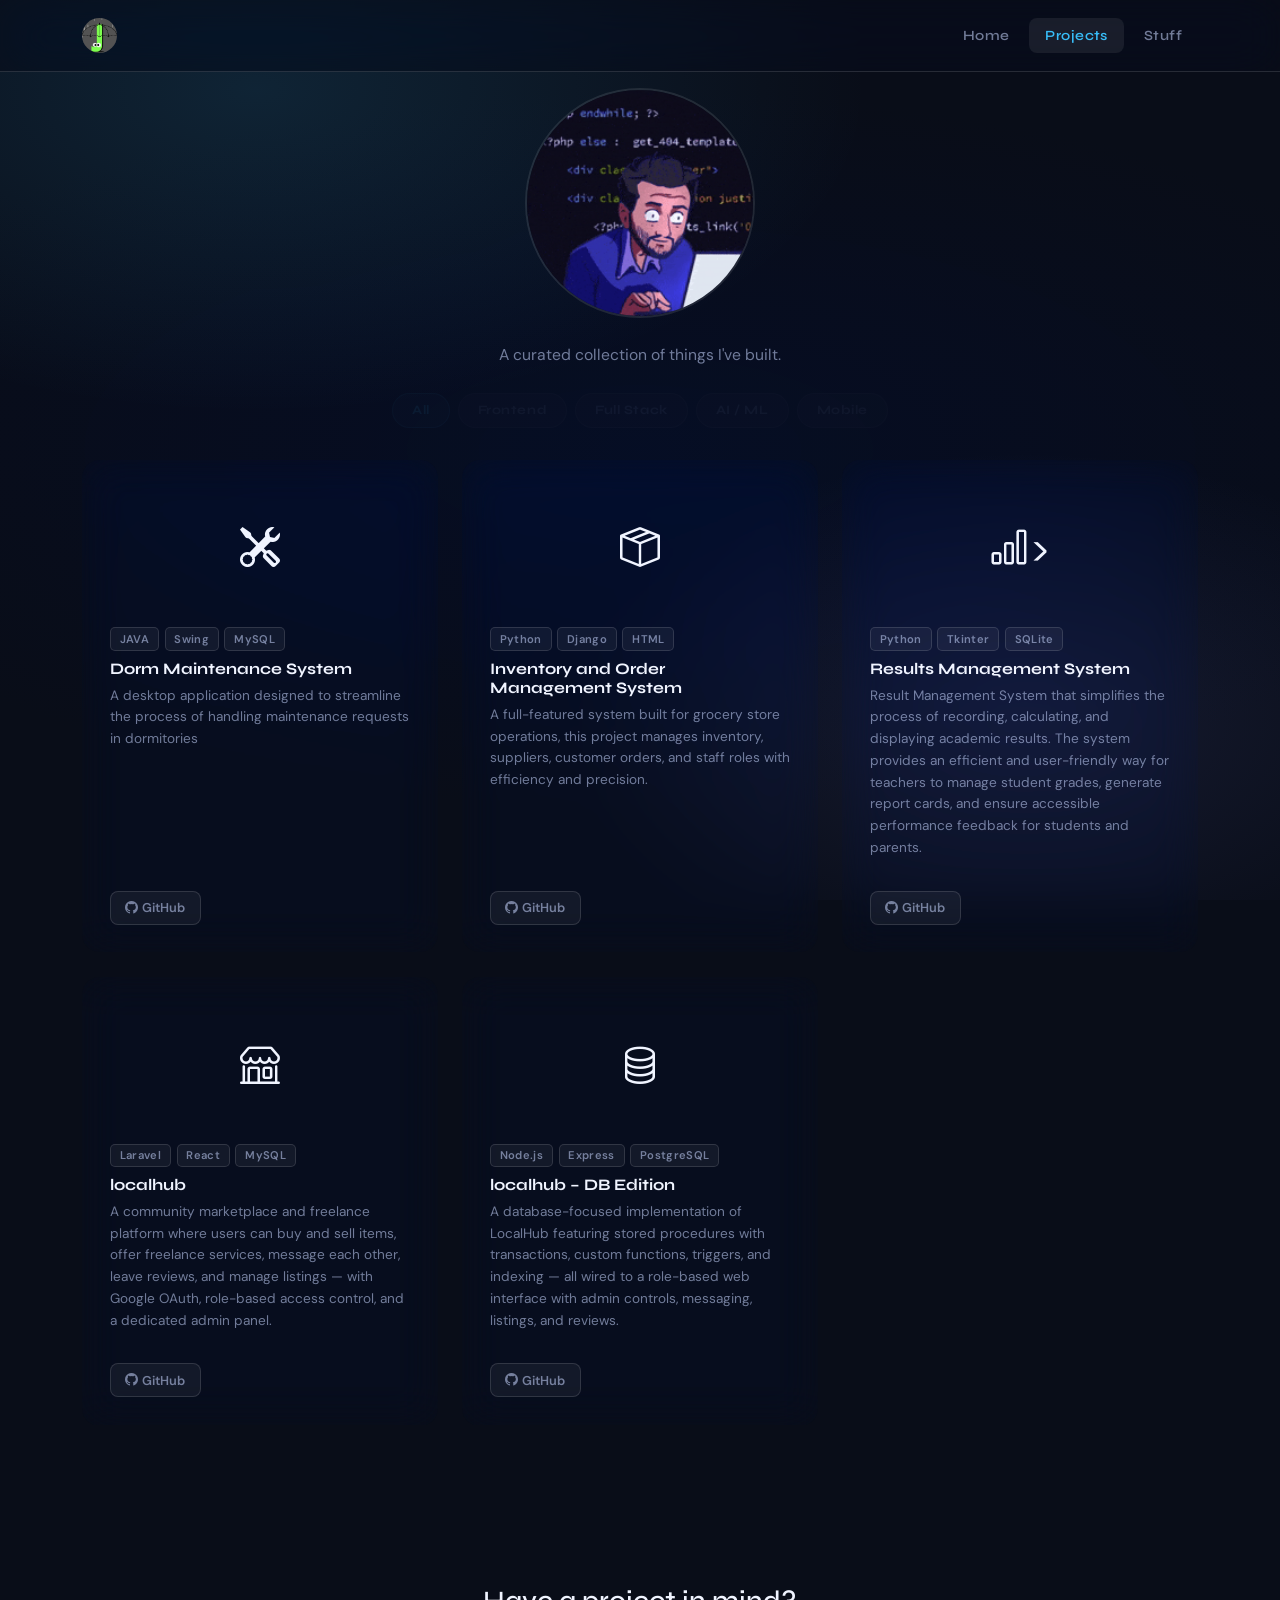
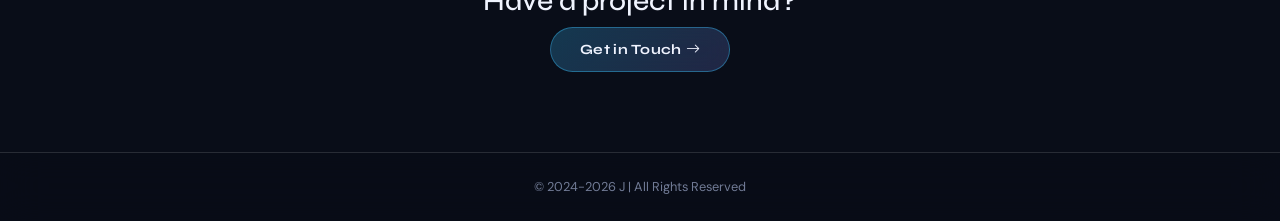
==== commit d00bf787: "Update projects.html" ====
--- a/projects.html
+++ b/projects.html
@@ -15,7 +15,11 @@
   <!-- NAV -->
   <nav class="navbar navbar-expand-lg glass-nav fixed-top">
     <div class="container">
-      <a class="navbar-brand brand-logo" href="index.html">J</a>
+      <a class="navbar-brand brand-logo" href="index.html">
+        <div class="gifbt">
+            <img src="icon.gif" alt="Portfolio GIF">
+        </div>
+      </a>
       <button class="navbar-toggler glass-toggler" type="button" data-bs-toggle="collapse" data-bs-target="#navMenu">
         <i class="bi bi-grid-3x3-gap-fill text-white"></i>
       </button>
--- a/style.css
+++ b/style.css
@@ -65,6 +65,28 @@
 @keyframes orbFloat {
   0%,100% { transform: translateY(0) scale(1); }
   50% { transform: translateY(-30px) scale(1.05); }
+}
+
+.gifbt {
+  width: 35px;
+  height: 35px;
+  border-radius: 50%;
+  overflow: hidden;
+  display: block;
+}
+
+.gifbt img {
+  width: 100%;
+  height: 100%;
+  object-fit: cover;
+  object-position: center 30%;
+  display: block;
+  transform: scale(1.2);
+}
+
+a.navbar-brand.brand-logo {
+  padding: 0;
+  line-height: 1;
 }
 
 /* ── NAV ── */
